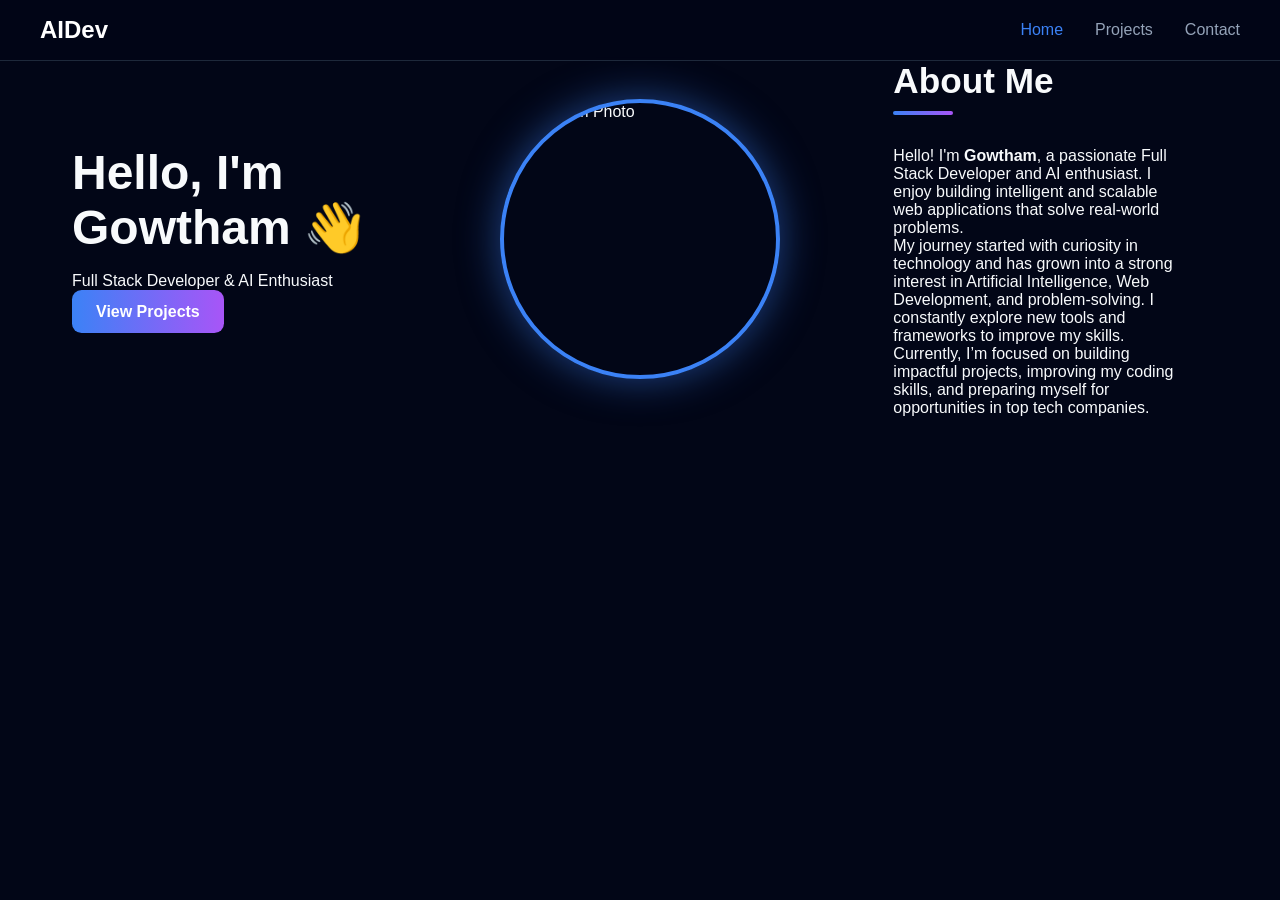
==== index.html @ 5304c887 "Initial commit" ====
<!DOCTYPE html>
<html lang="en">
<head>
    <meta charset="UTF-8">
    <meta name="viewport" content="width=device-width, initial-scale=1.0">
    <title>Home | AIDev</title>
    <link rel="stylesheet" href="style.css">
</head>
<body>

<header>
    <div class="container nav-container">
        <a href="index.html" class="logo">AIDev</a>
        <nav>
            <ul class="nav-links">
                <li><a href="index.html" class="active">Home</a></li>
                <li><a href="projects.html">Projects</a></li>
                <li><a href="contact.html">Contact</a></li>
            </ul>
        </nav>
    </div>
</header>

<section class="hero container">

    <!-- LEFT SIDE -->
    <div class="hero-content">
        <h1>Hello, I'm Gowtham 👋</h1>
        <p>Full Stack Developer & AI Enthusiast</p>
        <a href="projects.html" class="btn btn-primary">View Projects</a>
    </div>

    <!-- RIGHT SIDE (IMAGE) -->
    <div class="hero-image">
        <img src="https://lh3.googleusercontent.com/pw/[base64]w1024-h1536-s-no?authuser=0" alt="Gowtham Photo">
    </div>
    <section class="about container">

    <div class="about-content">
        <h2>About Me</h2>

        <p>
            Hello! I'm <strong>Gowtham</strong>, a passionate Full Stack Developer and AI enthusiast.
            I enjoy building intelligent and scalable web applications that solve real-world problems.
        </p>

        <p>
            My journey started with curiosity in technology and has grown into a strong interest in 
            Artificial Intelligence, Web Development, and problem-solving. I constantly explore new 
            tools and frameworks to improve my skills.
        </p>

        <p>
            Currently, I’m focused on building impactful projects, improving my coding skills, 
            and preparing myself for opportunities in top tech companies.
        </p>

    </div>

</section>

</body>
</html>
---- style.css ----
/* ===== ROOT VARIABLES ===== */
:root {
    --primary: #3b82f6;
    --secondary: #a855f7;
    --bg-dark: #020617;
    --card-bg: rgba(15, 23, 42, 0.6);
    --text-main: #f8fafc;
    --text-muted: #94a3b8;
    --border: #1e293b;
}

/* ===== GLOBAL ===== */
* {
    margin: 0;
    padding: 0;
    box-sizing: border-box;
}

body {
    font-family: 'Inter', sans-serif;
    background: var(--bg-dark);
    color: var(--text-main);
    overflow-x: hidden;
}
/* HERO IMAGE */
.hero {
    display: grid;
    grid-template-columns: repeat(auto-fit, minmax(300px, 1fr));
    align-items: center;
    gap: 3rem;
}

/* Image container */
.hero-image {
    display: flex;
    justify-content: center;
}

/* Image styling */
.hero-image img {
    width: 280px;
    height: 280px;
    object-fit: cover;
    border-radius: 50%;
    border: 4px solid var(--primary);
    box-shadow: 0 0 40px rgba(59, 130, 246, 0.5);
    transition: 0.4s;
}

/* Hover animation */
.hero-image img:hover {
    transform: scale(1.05);
}

/* Floating animation */
.hero-image img {
    animation: float 4s ease-in-out infinite;
}

@keyframes float {
    0%, 100% { transform: translateY(0); }
    50% { transform: translateY(-10px); }
}

/* Smooth scrolling */
html {
    scroll-behavior: smooth;
}

.container {
    max-width: 1200px;
    margin: auto;
    padding: 0 2rem;
}

section {
    padding: 100px 0;
}

/* ===== HEADER ===== */
header {
    position: sticky;
    top: 0;
    background: rgba(2, 6, 23, 0.8);
    backdrop-filter: blur(12px);
    border-bottom: 1px solid var(--border);
    z-index: 100;
}

.nav-container {
    display: flex;
    justify-content: space-between;
    align-items: center;
    padding: 1rem 0;
}

.logo {
    font-weight: bold;
    font-size: 1.5rem;
    color: white;
    text-decoration: none;
}

/* NAV */
.nav-links {
    display: flex;
    gap: 2rem;
    list-style: none;
}

.nav-links a {
    color: var(--text-muted);
    text-decoration: none;
    position: relative;
    transition: 0.3s;
}

/* underline animation */
.nav-links a::after {
    content: "";
    position: absolute;
    width: 0%;
    height: 2px;
    bottom: -5px;
    left: 0;
    background: var(--primary);
    transition: 0.3s;
}

.nav-links a:hover::after {
    width: 100%;
}

.nav-links a:hover {
    color: var(--primary);
}

/* Active page */
.nav-links a.active {
    color: var(--primary);
}

/* ===== HERO ===== */
.hero {
    display: grid;
    grid-template-columns: repeat(auto-fit, minmax(300px, 1fr));
    align-items: center;
    gap: 3rem;
}

/* Fade-in animation */
.hero h1, .hero p, .hero a {
    opacity: 0;
    transform: translateY(30px);
    animation: fadeUp 1s ease forwards;
}

.hero p {
    animation-delay: 0.3s;
}

.hero a {
    animation-delay: 0.6s;
}

@keyframes fadeUp {
    to {
        opacity: 1;
        transform: translateY(0);
    }
}

.hero h1 {
    font-size: 3rem;
    margin-bottom: 1rem;
}

/* ===== BUTTONS ===== */
.btn {
    display: inline-block;
    padding: 0.8rem 1.5rem;
    border-radius: 0.6rem;
    text-decoration: none;
    font-weight: 600;
    transition: 0.3s;
}

.btn-primary {
    background: linear-gradient(90deg, var(--primary), var(--secondary));
    color: white;
}

/* Button hover animation */
.btn:hover {
    transform: scale(1.05);
    box-shadow: 0 10px 25px rgba(59, 130, 246, 0.4);
}

/* ===== PROJECTS ===== */
.project-card {
    background: var(--card-bg);
    padding: 2rem;
    border-radius: 1rem;
    margin-bottom: 2rem;
    border: 1px solid var(--border);
    transition: 0.4s;
}

/* Card hover animation */
.project-card:hover {
    transform: translateY(-10px) scale(1.02);
    border-color: var(--primary);
    box-shadow: 0 20px 40px -15px rgba(59, 130, 246, 0.4);
}

.project-card h3 {
    margin-bottom: 0.5rem;
}

/* ===== CONTACT FORM ===== */
input, textarea {
    /* MAKE ICONS BOLD */
.icon i {
    font-size: 2rem;   /* bigger */
    font-weight: 900;  /* thicker */
}
.icon {
    font-size: 2rem;
    color: white;
    width: 60px;
    height: 60px;
    display: flex;
    align-items: center;
    justify-content: center;
    border-radius: 50%;
    background: rgba(255,255,255,0.08);
    border: 2px solid rgba(255,255,255,0.2);
    transition: 0.3s;
}
    width: 100%;
    padding: 0.8rem;
    border-radius: 0.5rem;
    border: 1px solid var(--border);
    background: #020617;
    color: white;
    margin-bottom: 1rem;
    transition: 0.3s;
}

/* Input focus glow */
input:focus, textarea:focus {
    outline: none;
    border-color: var(--primary);
    box-shadow: 0 0 10px var(--primary);
}

textarea {
    min-height: 120px;
    resize: none;
}

/* ===== HEADINGS ===== */
h2 {
    font-size: 2.2rem;
    margin-bottom: 2rem;
    position: relative;
}

/* Gradient text animation */
h2::after {
    content: "";
    display: block;
    width: 60px;
    height: 4px;
    background: linear-gradient(90deg, var(--primary), var(--secondary));
    margin-top: 10px;
    border-radius: 2px;
}

/* ===== RESPONSIVE ===== */
@media (max-width: 768px) {
    .hero {
        text-align: center;
    }

    .nav-links {
        gap: 1rem;
    }
}
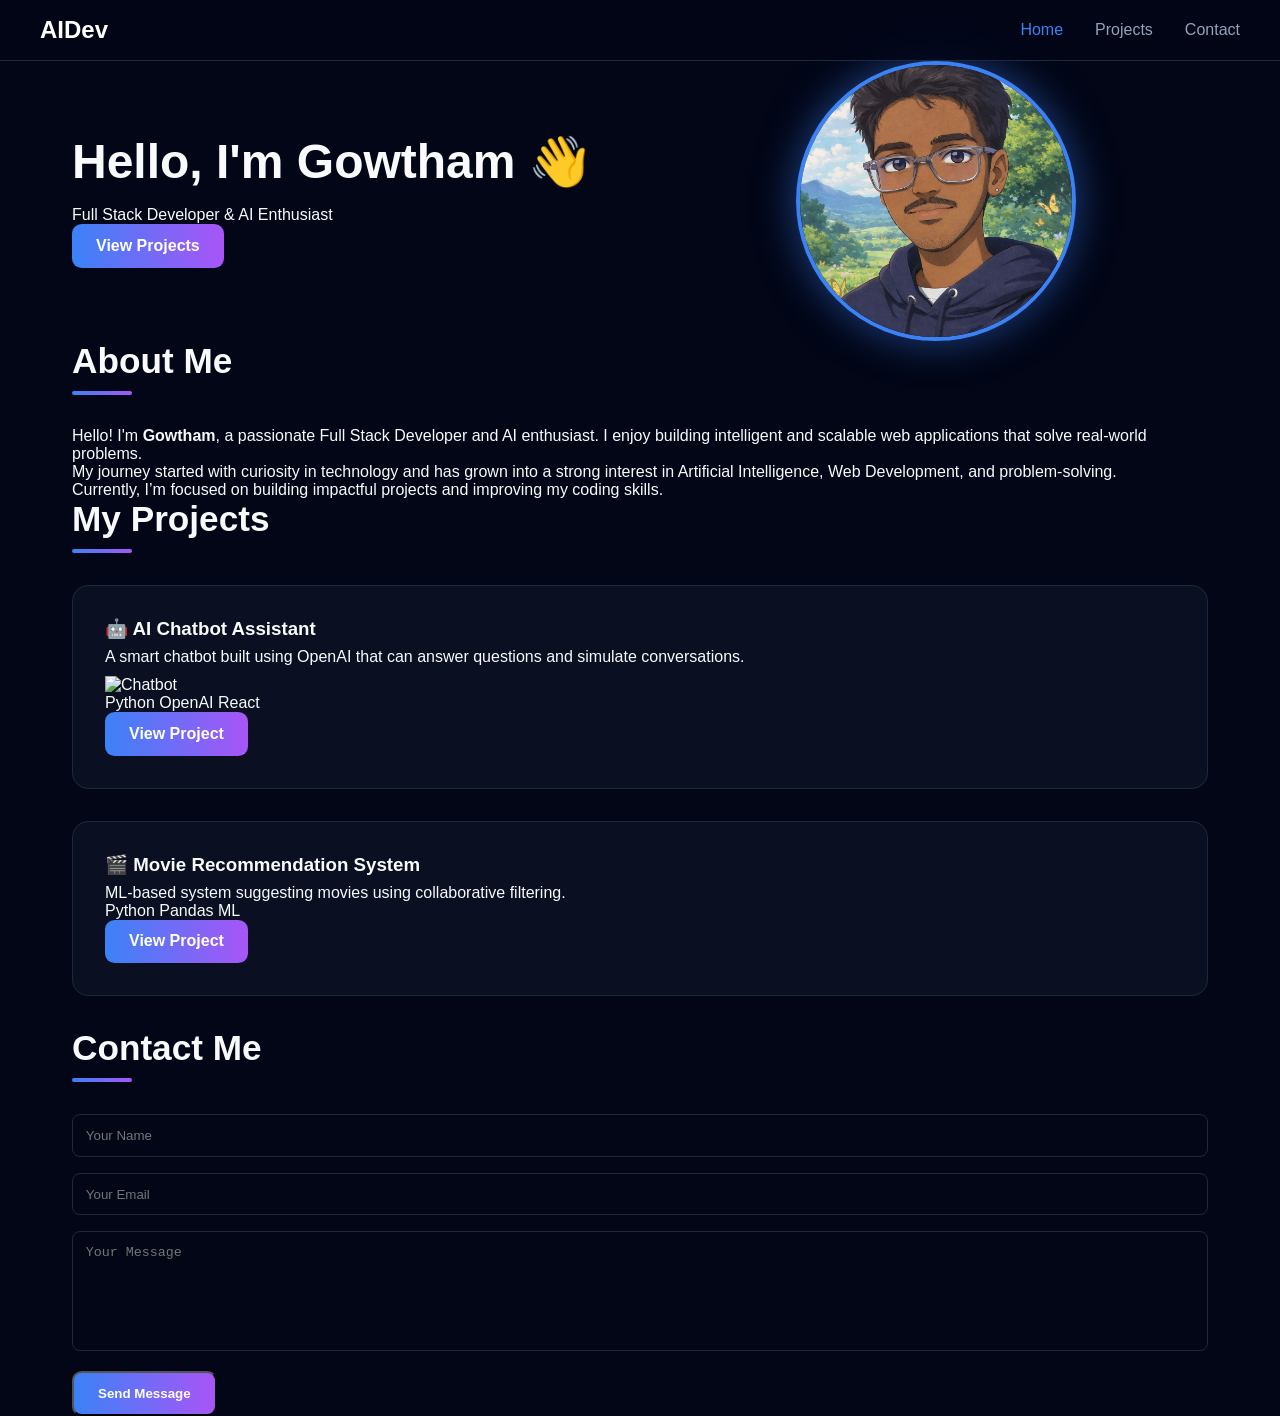
==== commit 714cf1fe: "fixed sysArch" ====
--- a/index.html
+++ b/index.html
@@ -3,39 +3,46 @@
 <head>
     <meta charset="UTF-8">
     <meta name="viewport" content="width=device-width, initial-scale=1.0">
-    <title>Home | AIDev</title>
+    <title>AIDev | Portfolio</title>
+
+    <link rel="stylesheet" href="style.css">
+
+    <!-- Font Awesome -->
     <link rel="stylesheet" href="style.css">
 </head>
 <body>
 
+<!-- ================= NAVBAR ================= -->
 <header>
     <div class="container nav-container">
-        <a href="index.html" class="logo">AIDev</a>
+        <a href="#" class="logo">AIDev</a>
         <nav>
             <ul class="nav-links">
-                <li><a href="index.html" class="active">Home</a></li>
-                <li><a href="projects.html">Projects</a></li>
-                <li><a href="contact.html">Contact</a></li>
+                <li><a href="#home" class="active">Home</a></li>
+                <li><a href="#projects">Projects</a></li>
+                <li><a href="#contact">Contact</a></li>
             </ul>
         </nav>
     </div>
 </header>
 
-<section class="hero container">
+<!-- ================= HERO ================= -->
+<section id="home" class="hero container">
 
-    <!-- LEFT SIDE -->
     <div class="hero-content">
         <h1>Hello, I'm Gowtham 👋</h1>
         <p>Full Stack Developer & AI Enthusiast</p>
-        <a href="projects.html" class="btn btn-primary">View Projects</a>
+        <a href="#projects" class="btn btn-primary">View Projects</a>
     </div>
 
-    <!-- RIGHT SIDE (IMAGE) -->
     <div class="hero-image">
-        <img src="https://lh3.googleusercontent.com/pw/[base64]w1024-h1536-s-no?authuser=0" alt="Gowtham Photo">
+        <img src="images/gowtham.png"
     </div>
-    <section class="about container">
 
+</section>
+
+<!-- ================= ABOUT ================= -->
+<section class="about container">
     <div class="about-content">
         <h2>About Me</h2>
 
@@ -46,18 +53,83 @@
 
         <p>
             My journey started with curiosity in technology and has grown into a strong interest in 
-            Artificial Intelligence, Web Development, and problem-solving. I constantly explore new 
-            tools and frameworks to improve my skills.
+            Artificial Intelligence, Web Development, and problem-solving.
         </p>
 
         <p>
-            Currently, I’m focused on building impactful projects, improving my coding skills, 
-            and preparing myself for opportunities in top tech companies.
+            Currently, I’m focused on building impactful projects and improving my coding skills.
         </p>
+    </div>
+</section>
+
+<!-- ================= PROJECTS ================= -->
+<section id="projects" class="projects container">
+
+    <h2>My Projects</h2>
+
+    <div class="project-grid">
+
+        <!-- PROJECT 1 -->
+        <div class="project-card">
+            <h3>🤖 AI Chatbot Assistant</h3>
+            <p>
+                A smart chatbot built using OpenAI that can answer questions and simulate conversations.
+            </p>
+
+            <img src="https://kriyatec.com/wp-content/uploads/2020/05/chatbot2.jpeg" alt="Chatbot" style="width:100%; margin-top:10px;">
+
+            <div class="project-tech">
+                <span>Python</span>
+                <span>OpenAI</span>
+                <span>React</span>
+            </div>
+
+            <a href="#" class="btn btn-primary">View Project</a>
+        </div>
+
+        <!-- PROJECT 2 -->
+        <div class="project-card">
+            <h3>🎬 Movie Recommendation System</h3>
+            <p>
+                ML-based system suggesting movies using collaborative filtering.
+            </p>
+
+            <div class="project-tech">
+                <span>Python</span>
+                <span>Pandas</span>
+                <span>ML</span>
+            </div>
+
+            <a href="#" class="btn btn-primary">View Project</a>
+        </div>
 
     </div>
 
 </section>
 
+<!-- ================= CONTACT ================= -->
+<section id="contact" class="container contact">
+
+    <div class="social-icons-top">
+        <a href="https://www.instagram.com/nameisgowthamadithya__7/" target="_blank">
+            <i class="fab fa-instagram"></i>
+        </a>
+
+        <a href="https://github.com/gowtham2007123456" target="_blank">
+            <i class="fab fa-github"></i>
+        </a>
+    </div>
+
+    <h2>Contact Me</h2>
+
+    <form>
+        <input type="text" placeholder="Your Name" required>
+        <input type="email" placeholder="Your Email" required>
+        <textarea placeholder="Your Message"></textarea>
+        <button class="btn btn-primary">Send Message</button>
+    </form>
+
+</section>
+
 </body>
 </html>
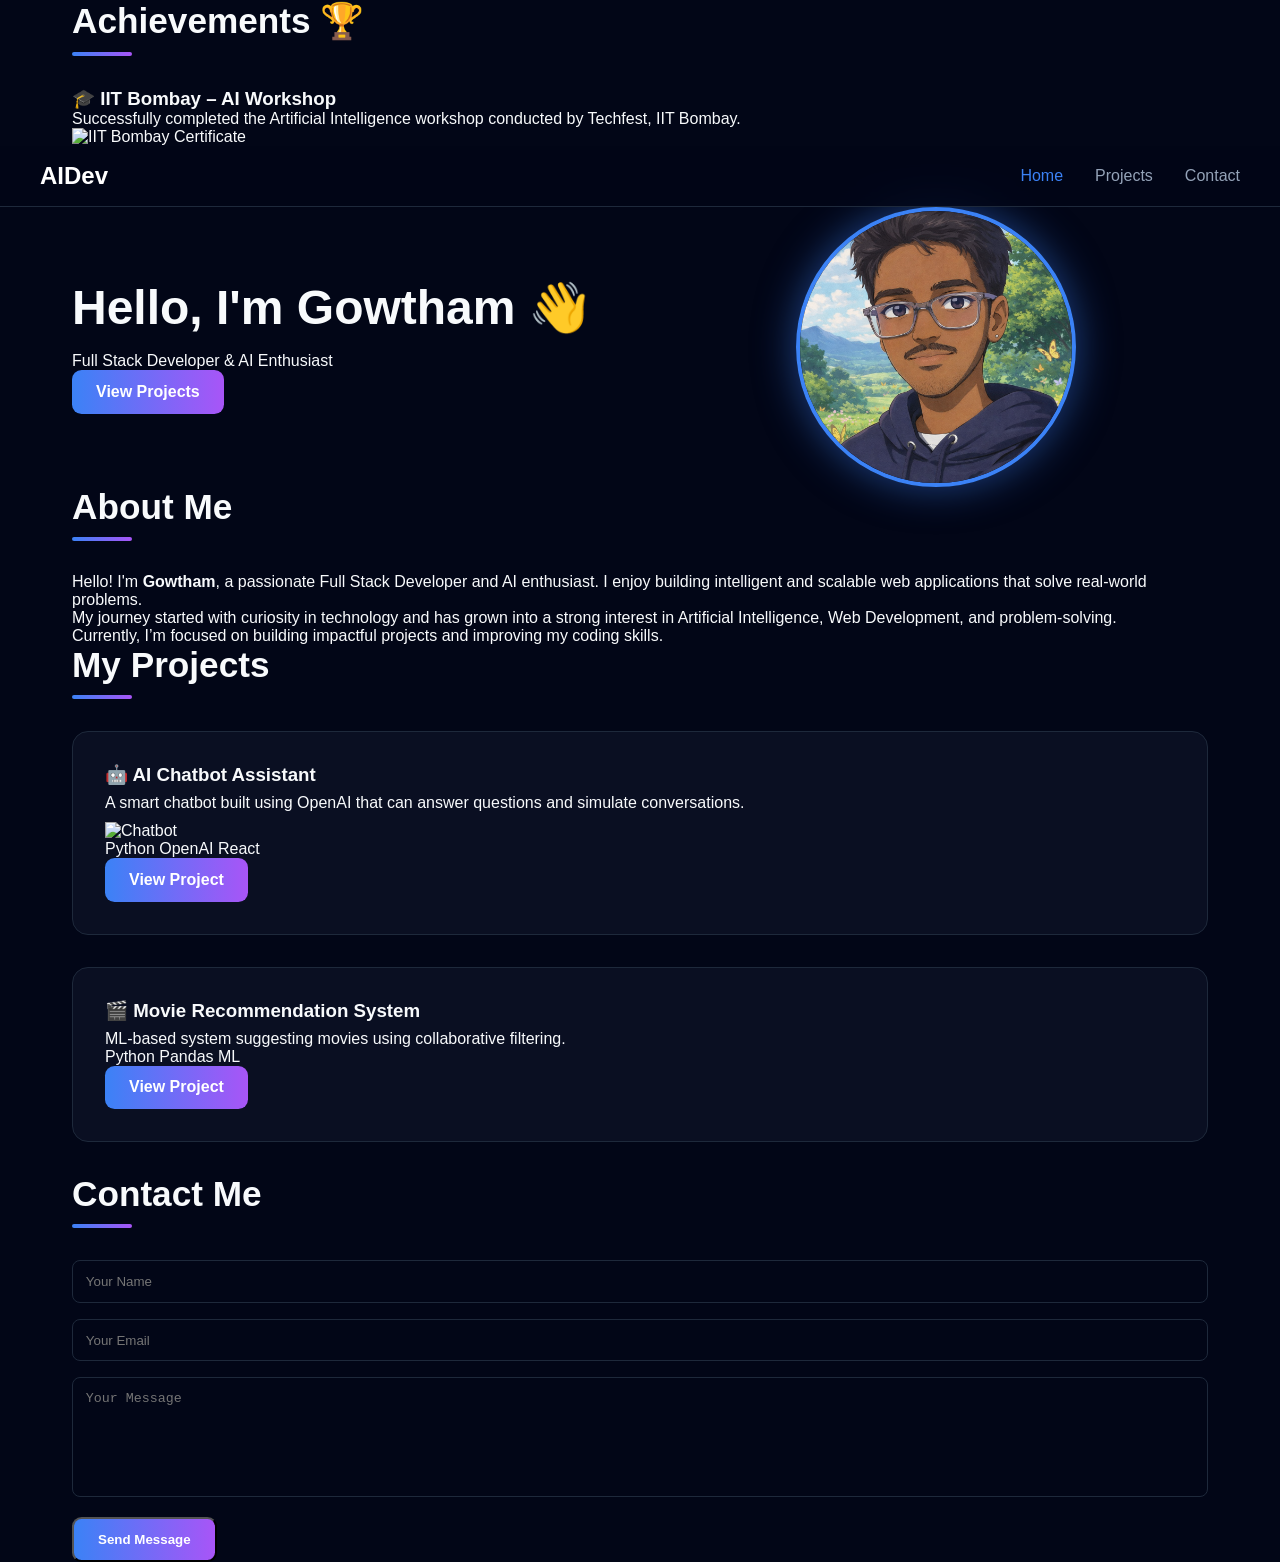
==== commit 1960044e: "Add achievements section to index.html Added achievements section with IIT Bombay workshop details." ====
--- a/index.html
+++ b/index.html
@@ -11,6 +11,23 @@
     <link rel="stylesheet" href="style.css">
 </head>
 <body>
+    <!-- ================= ACHIEVEMENTS ================= -->
+<section class="achievements container">
+
+    <h2>Achievements 🏆</h2>
+
+    <div class="achievement-card">
+
+        <h3>🎓 IIT Bombay – AI Workshop</h3>
+        <p>
+            Successfully completed the Artificial Intelligence workshop conducted by Techfest, IIT Bombay.
+        </p>
+
+        <img src="images/iitb-certificate.png" alt="IIT Bombay Certificate" class="certificate-img">
+
+    </div>
+
+</section>
 
 <!-- ================= NAVBAR ================= -->
 <header>
@@ -132,4 +149,4 @@
 </section>
 
 </body>
-</html>+</html>
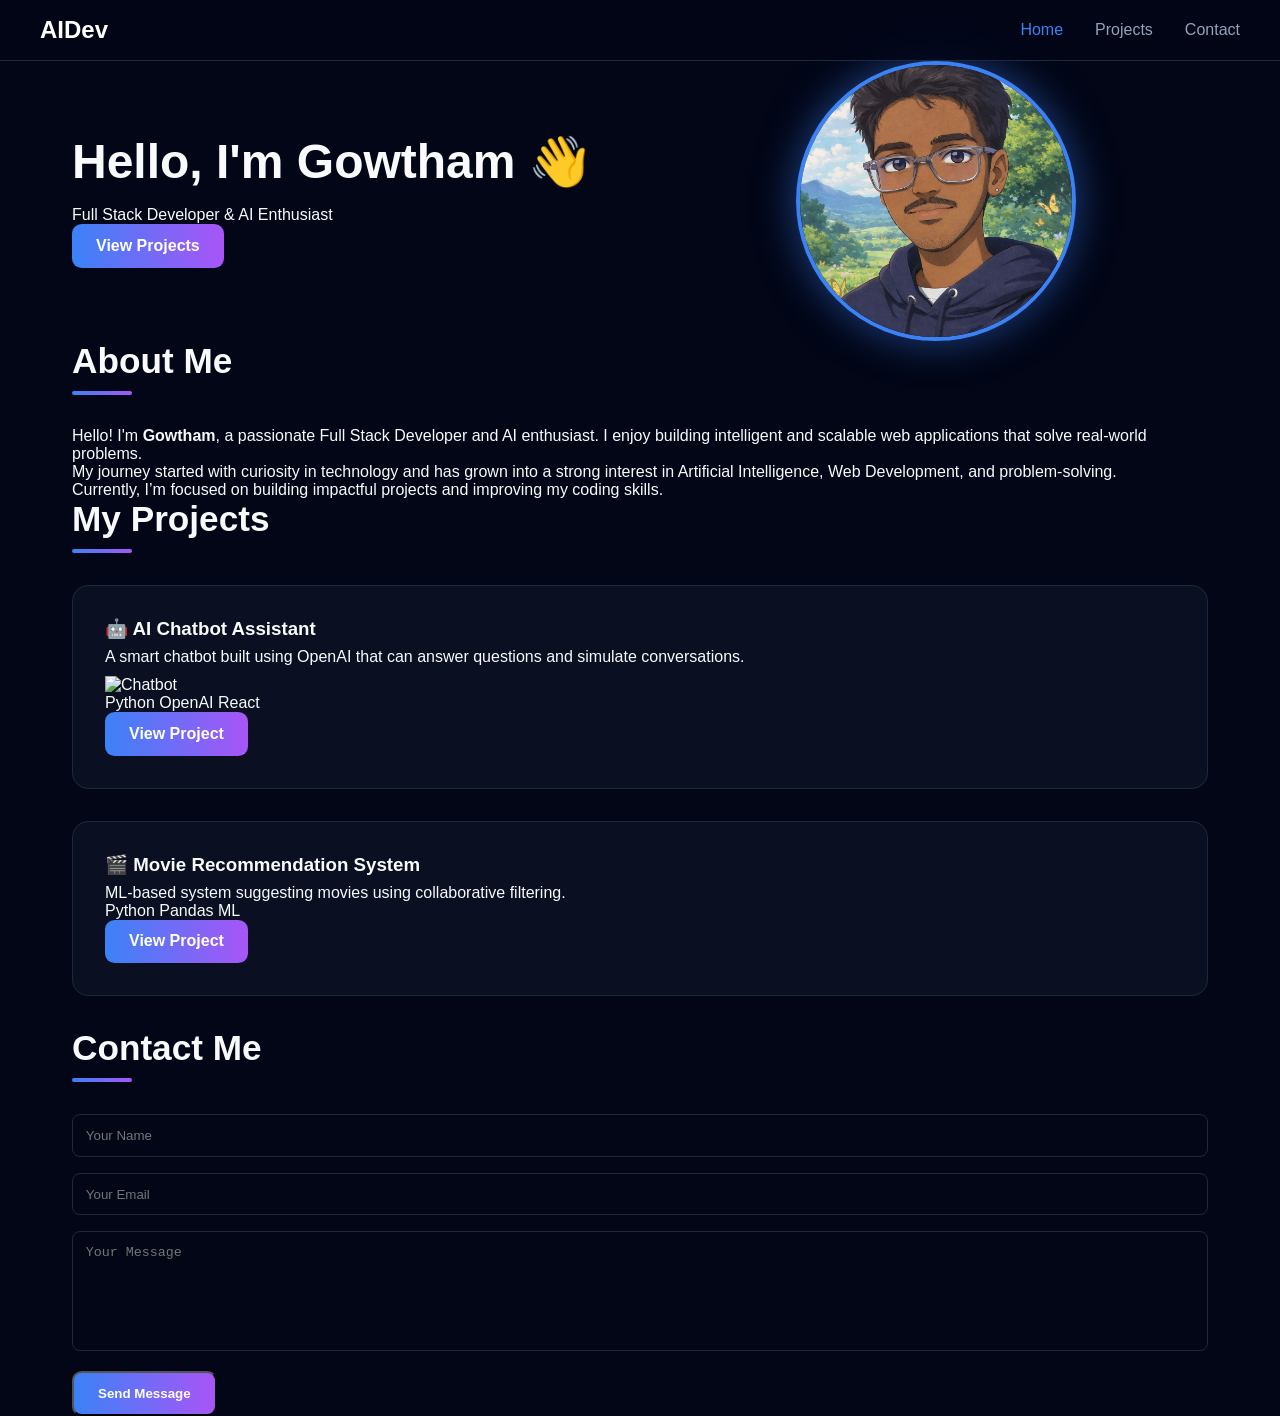
==== commit 333c5d9b: "committed changes Removed achievements section from the index.html file." ====
--- a/index.html
+++ b/index.html
@@ -11,23 +11,7 @@
     <link rel="stylesheet" href="style.css">
 </head>
 <body>
-    <!-- ================= ACHIEVEMENTS ================= -->
-<section class="achievements container">
-
-    <h2>Achievements 🏆</h2>
-
-    <div class="achievement-card">
-
-        <h3>🎓 IIT Bombay – AI Workshop</h3>
-        <p>
-            Successfully completed the Artificial Intelligence workshop conducted by Techfest, IIT Bombay.
-        </p>
-
-        <img src="images/iitb-certificate.png" alt="IIT Bombay Certificate" class="certificate-img">
-
-    </div>
-
-</section>
+    
 
 <!-- ================= NAVBAR ================= -->
 <header>
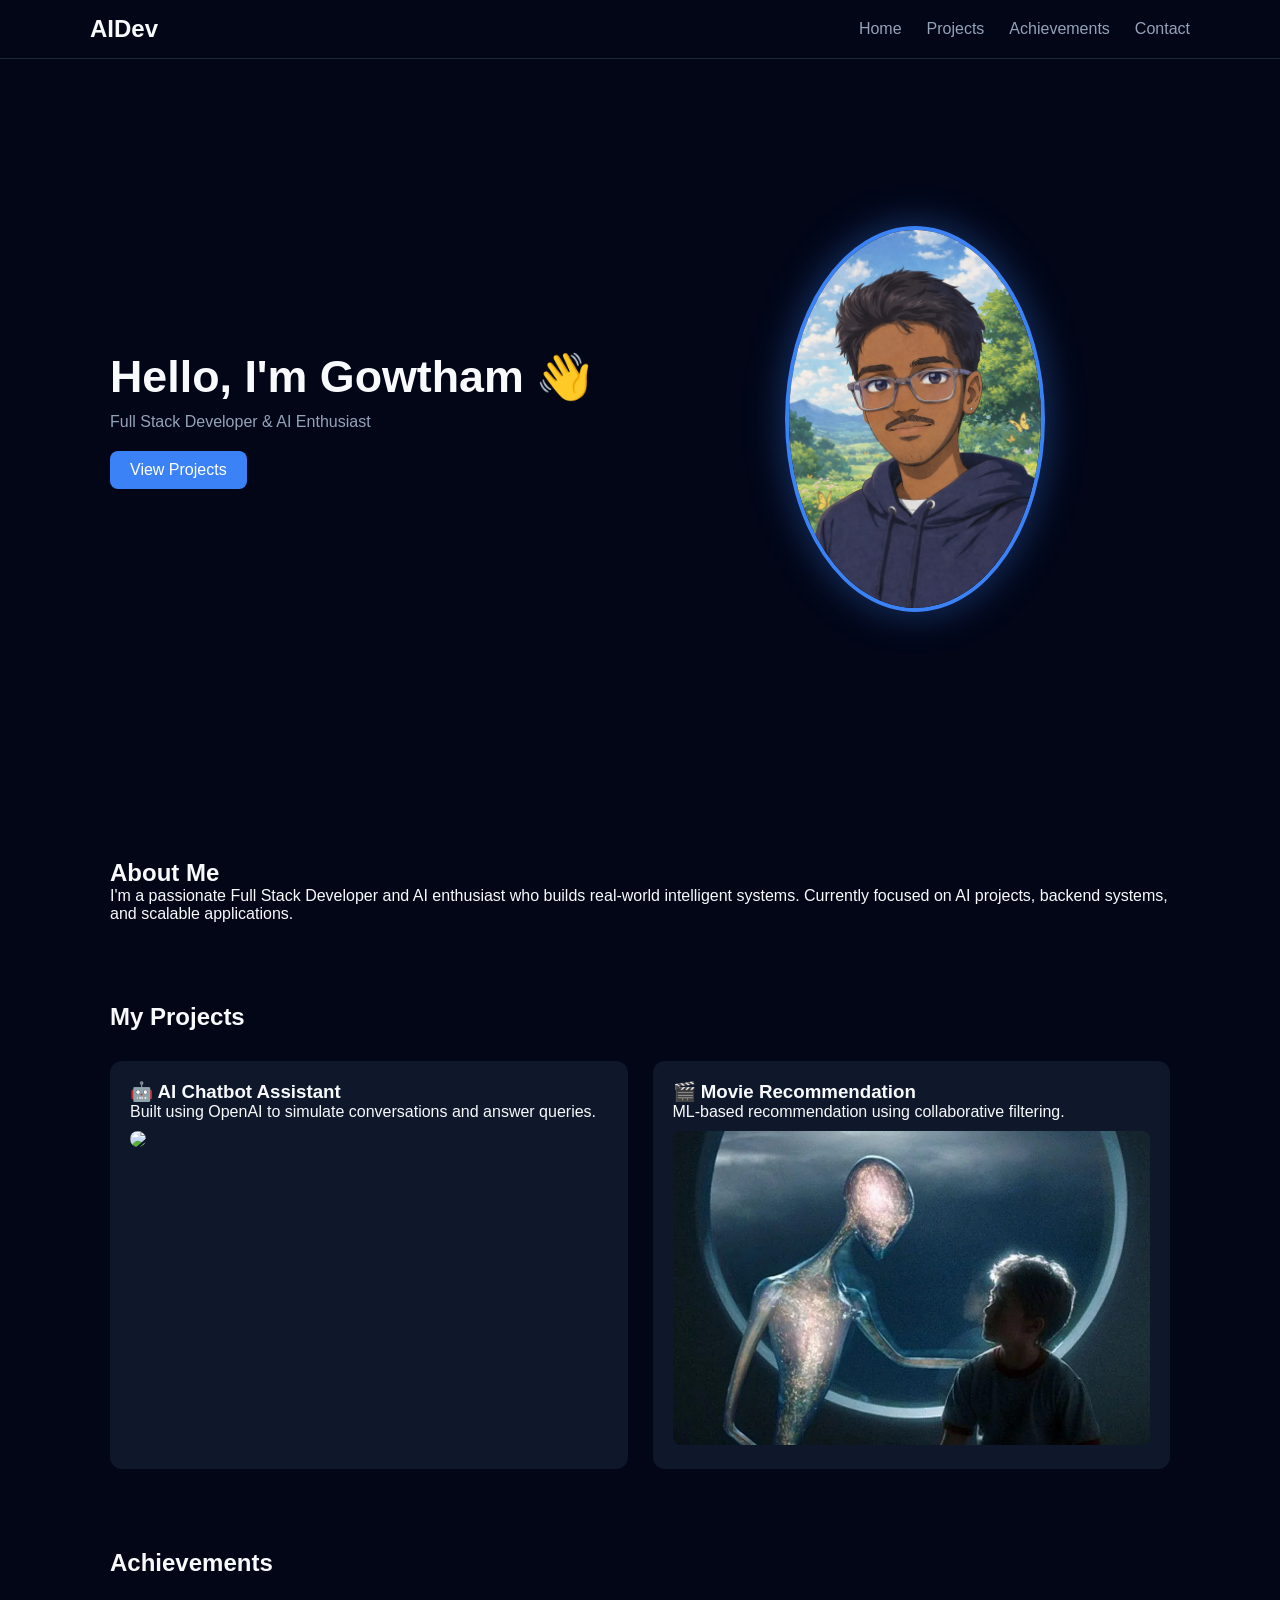
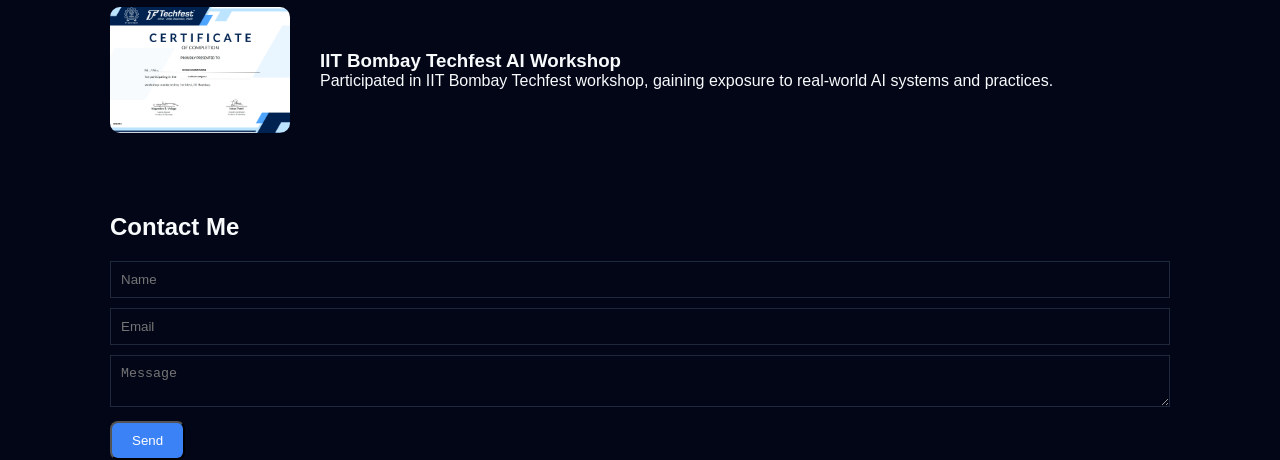
==== commit 0580e19f: "fixed techfest" ====
--- a/index.html
+++ b/index.html
@@ -1,136 +1,102 @@
 <!DOCTYPE html>
 <html lang="en">
 <head>
-    <meta charset="UTF-8">
-    <meta name="viewport" content="width=device-width, initial-scale=1.0">
-    <title>AIDev | Portfolio</title>
+<meta charset="UTF-8">
+<meta name="viewport" content="width=device-width, initial-scale=1.0">
+<title>AIDev | Portfolio</title>
+<link rel="stylesheet" href="style.css">
+</head>
 
-    <link rel="stylesheet" href="style.css">
+<body>
 
-    <!-- Font Awesome -->
-    <link rel="stylesheet" href="style.css">
-</head>
-<body>
-    
+<!-- NAVBAR -->
+<header>
+  <div class="container nav">
+    <h2 class="logo">AIDev</h2>
 
-<!-- ================= NAVBAR ================= -->
-<header>
-    <div class="container nav-container">
-        <a href="#" class="logo">AIDev</a>
-        <nav>
-            <ul class="nav-links">
-                <li><a href="#home" class="active">Home</a></li>
-                <li><a href="#projects">Projects</a></li>
-                <li><a href="#contact">Contact</a></li>
-            </ul>
-        </nav>
-    </div>
+    <ul class="nav-links">
+      <li><a href="#home">Home</a></li>
+      <li><a href="#projects">Projects</a></li>
+      <li><a href="#achievements">Achievements</a></li>
+      <li><a href="#contact">Contact</a></li>
+    </ul>
+  </div>
 </header>
 
-<!-- ================= HERO ================= -->
-<section id="home" class="hero container">
+<!-- HERO -->
+<section id="home" class="container hero">
 
-    <div class="hero-content">
-        <h1>Hello, I'm Gowtham 👋</h1>
-        <p>Full Stack Developer & AI Enthusiast</p>
-        <a href="#projects" class="btn btn-primary">View Projects</a>
-    </div>
+  <div class="hero-text">
+    <h1>Hello, I'm Gowtham 👋</h1>
+    <p>Full Stack Developer & AI Enthusiast</p>
+    <a href="#projects" class="btn">View Projects</a>
+  </div>
 
-    <div class="hero-image">
-        <img src="images/gowtham.png"
-    </div>
+  <div class="hero-img">
+    <img src="images/gowtham.png" alt="profile">
+  </div>
 
 </section>
 
-<!-- ================= ABOUT ================= -->
-<section class="about container">
-    <div class="about-content">
-        <h2>About Me</h2>
-
-        <p>
-            Hello! I'm <strong>Gowtham</strong>, a passionate Full Stack Developer and AI enthusiast.
-            I enjoy building intelligent and scalable web applications that solve real-world problems.
-        </p>
-
-        <p>
-            My journey started with curiosity in technology and has grown into a strong interest in 
-            Artificial Intelligence, Web Development, and problem-solving.
-        </p>
-
-        <p>
-            Currently, I’m focused on building impactful projects and improving my coding skills.
-        </p>
-    </div>
+<!-- ABOUT -->
+<section class="container section">
+  <h2>About Me</h2>
+  <p class="about-text">
+    I'm a passionate Full Stack Developer and AI enthusiast who builds real-world intelligent systems.
+    Currently focused on AI projects, backend systems, and scalable applications.
+  </p>
 </section>
 
-<!-- ================= PROJECTS ================= -->
-<section id="projects" class="projects container">
+<!-- PROJECTS -->
+<section id="projects" class="container section">
+  <h2>My Projects</h2>
 
-    <h2>My Projects</h2>
+  <div class="grid">
 
-    <div class="project-grid">
+    <div class="card">
+      <h3>🤖 AI Chatbot Assistant</h3>
+      <p>Built using OpenAI to simulate conversations and answer queries.</p>
+      <img src="https://kriyatec.com/wp-content/uploads/2020/05/chatbot2.jpeg">
+    </div>
 
-        <!-- PROJECT 1 -->
-        <div class="project-card">
-            <h3>🤖 AI Chatbot Assistant</h3>
-            <p>
-                A smart chatbot built using OpenAI that can answer questions and simulate conversations.
-            </p>
+    <div class="card">
+  <h3>🎬 Movie Recommendation</h3>
+  <p>ML-based recommendation using collaborative filtering.</p>
 
-            <img src="https://kriyatec.com/wp-content/uploads/2020/05/chatbot2.jpeg" alt="Chatbot" style="width:100%; margin-top:10px;">
+  <img src="images/movie.png" alt="Movie Project">
+    </div>
+  </div>
+</section>
 
-            <div class="project-tech">
-                <span>Python</span>
-                <span>OpenAI</span>
-                <span>React</span>
-            </div>
+<!-- ACHIEVEMENTS -->
+<section id="achievements" class="container section">
+  <h2>Achievements</h2>
 
-            <a href="#" class="btn btn-primary">View Project</a>
-        </div>
+  <div class="achievement">
+    <img src="images/techfest.png">
 
-        <!-- PROJECT 2 -->
-        <div class="project-card">
-            <h3>🎬 Movie Recommendation System</h3>
-            <p>
-                ML-based system suggesting movies using collaborative filtering.
-            </p>
-
-            <div class="project-tech">
-                <span>Python</span>
-                <span>Pandas</span>
-                <span>ML</span>
-            </div>
-
-            <a href="#" class="btn btn-primary">View Project</a>
-        </div>
-
+    <div>
+      <h3>IIT Bombay Techfest AI Workshop</h3>
+      <p>
+        Participated in IIT Bombay Techfest workshop, gaining exposure to real-world AI systems and practices.
+      </p>
     </div>
+  </div>
 
 </section>
 
-<!-- ================= CONTACT ================= -->
-<section id="contact" class="container contact">
+<!-- CONTACT -->
+<section id="contact" class="container section">
+  <h2>Contact Me</h2>
 
-    <div class="social-icons-top">
-        <a href="https://www.instagram.com/nameisgowthamadithya__7/" target="_blank">
-            <i class="fab fa-instagram"></i>
-        </a>
-
-        <a href="https://github.com/gowtham2007123456" target="_blank">
-            <i class="fab fa-github"></i>
-        </a>
-    </div>
-
-    <h2>Contact Me</h2>
-
-    <form>
-        <input type="text" placeholder="Your Name" required>
-        <input type="email" placeholder="Your Email" required>
-        <textarea placeholder="Your Message"></textarea>
-        <button class="btn btn-primary">Send Message</button>
-    </form>
+  <form class="form">
+    <input type="text" placeholder="Name">
+    <input type="email" placeholder="Email">
+    <textarea placeholder="Message"></textarea>
+    <button class="btn">Send</button>
+  </form>
 
 </section>
 
 </body>
-</html>
+</html>
--- a/style.css
+++ b/style.css
@@ -1,289 +1,150 @@
-/* ===== ROOT VARIABLES ===== */
 :root {
-    --primary: #3b82f6;
-    --secondary: #a855f7;
-    --bg-dark: #020617;
-    --card-bg: rgba(15, 23, 42, 0.6);
-    --text-main: #f8fafc;
-    --text-muted: #94a3b8;
-    --border: #1e293b;
+  --primary: #3b82f6;
+  --bg: #020617;
+  --card: #0f172a;
+  --text: #f8fafc;
+  --muted: #94a3b8;
 }
 
-/* ===== GLOBAL ===== */
 * {
-    margin: 0;
-    padding: 0;
-    box-sizing: border-box;
+  margin: 0;
+  padding: 0;
+  box-sizing: border-box;
 }
 
 body {
-    font-family: 'Inter', sans-serif;
-    background: var(--bg-dark);
-    color: var(--text-main);
-    overflow-x: hidden;
-}
-/* HERO IMAGE */
-.hero {
-    display: grid;
-    grid-template-columns: repeat(auto-fit, minmax(300px, 1fr));
-    align-items: center;
-    gap: 3rem;
+  background: var(--bg);
+  color: var(--text);
+  font-family: sans-serif;
 }
 
-/* Image container */
-.hero-image {
-    display: flex;
-    justify-content: center;
+/* CONTAINER */
+.container {
+  max-width: 1100px;
+  margin: auto;
+  padding: 0 20px;
 }
 
-/* Image styling */
-.hero-image img {
-    width: 280px;
-    height: 280px;
-    object-fit: cover;
-    border-radius: 50%;
-    border: 4px solid var(--primary);
-    box-shadow: 0 0 40px rgba(59, 130, 246, 0.5);
-    transition: 0.4s;
+/* SECTIONS */
+.section {
+  margin-top: 80px;
 }
 
-/* Hover animation */
-.hero-image img:hover {
-    transform: scale(1.05);
+/* NAVBAR */
+header {
+  position: sticky;
+  top: 0;
+  background: #020617;
+  border-bottom: 1px solid #1e293b;
 }
 
-/* Floating animation */
-.hero-image img {
-    animation: float 4s ease-in-out infinite;
+.nav {
+  display: flex;
+  justify-content: space-between;
+  align-items: center;
+  padding: 15px 0;
 }
 
-@keyframes float {
-    0%, 100% { transform: translateY(0); }
-    50% { transform: translateY(-10px); }
-}
-
-/* Smooth scrolling */
-html {
-    scroll-behavior: smooth;
-}
-
-.container {
-    max-width: 1200px;
-    margin: auto;
-    padding: 0 2rem;
-}
-
-section {
-    padding: 100px 0;
-}
-
-/* ===== HEADER ===== */
-header {
-    position: sticky;
-    top: 0;
-    background: rgba(2, 6, 23, 0.8);
-    backdrop-filter: blur(12px);
-    border-bottom: 1px solid var(--border);
-    z-index: 100;
-}
-
-.nav-container {
-    display: flex;
-    justify-content: space-between;
-    align-items: center;
-    padding: 1rem 0;
-}
-
-.logo {
-    font-weight: bold;
-    font-size: 1.5rem;
-    color: white;
-    text-decoration: none;
-}
-
-/* NAV */
 .nav-links {
-    display: flex;
-    gap: 2rem;
-    list-style: none;
+  display: flex;
+  gap: 25px;
+  list-style: none;
 }
 
 .nav-links a {
-    color: var(--text-muted);
-    text-decoration: none;
-    position: relative;
-    transition: 0.3s;
-}
-
-/* underline animation */
-.nav-links a::after {
-    content: "";
-    position: absolute;
-    width: 0%;
-    height: 2px;
-    bottom: -5px;
-    left: 0;
-    background: var(--primary);
-    transition: 0.3s;
-}
-
-.nav-links a:hover::after {
-    width: 100%;
+  color: var(--muted);
+  text-decoration: none;
 }
 
 .nav-links a:hover {
-    color: var(--primary);
+  color: var(--primary);
 }
 
-/* Active page */
-.nav-links a.active {
-    color: var(--primary);
+/* HERO */
+.hero {
+  display: grid;
+  grid-template-columns: 1fr 1fr;
+  align-items: center;
+  min-height: 80vh;
+  gap: 40px;
 }
 
-/* ===== HERO ===== */
-.hero {
-    display: grid;
-    grid-template-columns: repeat(auto-fit, minmax(300px, 1fr));
-    align-items: center;
-    gap: 3rem;
+.hero-text h1 {
+  font-size: 2.8rem;
+  margin-bottom: 10px;
 }
 
-/* Fade-in animation */
-.hero h1, .hero p, .hero a {
-    opacity: 0;
-    transform: translateY(30px);
-    animation: fadeUp 1s ease forwards;
+.hero-text p {
+  color: var(--muted);
+  margin-bottom: 20px;
 }
 
-.hero p {
-    animation-delay: 0.3s;
+.hero-img {
+  display: flex;
+  justify-content: center;
 }
 
-.hero a {
-    animation-delay: 0.6s;
+.hero-img img {
+  width: 260px;
+  border-radius: 50%;
+  border: 4px solid var(--primary);
+  box-shadow: 0 0 40px rgba(59,130,246,0.4);
 }
 
-@keyframes fadeUp {
-    to {
-        opacity: 1;
-        transform: translateY(0);
-    }
+/* BUTTON */
+.btn {
+  background: var(--primary);
+  padding: 10px 20px;
+  border-radius: 8px;
+  text-decoration: none;
+  color: white;
+  display: inline-block;
 }
 
-.hero h1 {
-    font-size: 3rem;
-    margin-bottom: 1rem;
+/* GRID */
+.grid {
+  display: grid;
+  grid-template-columns: repeat(auto-fit, minmax(250px,1fr));
+  gap: 25px;
+  margin-top: 30px;
 }
 
-/* ===== BUTTONS ===== */
-.btn {
-    display: inline-block;
-    padding: 0.8rem 1.5rem;
-    border-radius: 0.6rem;
-    text-decoration: none;
-    font-weight: 600;
-    transition: 0.3s;
+/* CARD */
+.card {
+  background: var(--card);
+  padding: 20px;
+  border-radius: 12px;
 }
 
-.btn-primary {
-    background: linear-gradient(90deg, var(--primary), var(--secondary));
-    color: white;
+.card img {
+  width: 100%;
+  margin-top: 10px;
+  border-radius: 8px;
 }
 
-/* Button hover animation */
-.btn:hover {
-    transform: scale(1.05);
-    box-shadow: 0 10px 25px rgba(59, 130, 246, 0.4);
+/* ACHIEVEMENT */
+.achievement {
+  display: flex;
+  gap: 30px;
+  margin-top: 30px;
+  align-items: center;
 }
 
-/* ===== PROJECTS ===== */
-.project-card {
-    background: var(--card-bg);
-    padding: 2rem;
-    border-radius: 1rem;
-    margin-bottom: 2rem;
-    border: 1px solid var(--border);
-    transition: 0.4s;
+.achievement img {
+  width: 180px;
+  border-radius: 10px;
 }
 
-/* Card hover animation */
-.project-card:hover {
-    transform: translateY(-10px) scale(1.02);
-    border-color: var(--primary);
-    box-shadow: 0 20px 40px -15px rgba(59, 130, 246, 0.4);
+/* FORM */
+.form {
+  margin-top: 20px;
 }
 
-.project-card h3 {
-    margin-bottom: 0.5rem;
-}
-
-/* ===== CONTACT FORM ===== */
 input, textarea {
-    /* MAKE ICONS BOLD */
-.icon i {
-    font-size: 2rem;   /* bigger */
-    font-weight: 900;  /* thicker */
-}
-.icon {
-    font-size: 2rem;
-    color: white;
-    width: 60px;
-    height: 60px;
-    display: flex;
-    align-items: center;
-    justify-content: center;
-    border-radius: 50%;
-    background: rgba(255,255,255,0.08);
-    border: 2px solid rgba(255,255,255,0.2);
-    transition: 0.3s;
-}
-    width: 100%;
-    padding: 0.8rem;
-    border-radius: 0.5rem;
-    border: 1px solid var(--border);
-    background: #020617;
-    color: white;
-    margin-bottom: 1rem;
-    transition: 0.3s;
-}
-
-/* Input focus glow */
-input:focus, textarea:focus {
-    outline: none;
-    border-color: var(--primary);
-    box-shadow: 0 0 10px var(--primary);
-}
-
-textarea {
-    min-height: 120px;
-    resize: none;
-}
-
-/* ===== HEADINGS ===== */
-h2 {
-    font-size: 2.2rem;
-    margin-bottom: 2rem;
-    position: relative;
-}
-
-/* Gradient text animation */
-h2::after {
-    content: "";
-    display: block;
-    width: 60px;
-    height: 4px;
-    background: linear-gradient(90deg, var(--primary), var(--secondary));
-    margin-top: 10px;
-    border-radius: 2px;
-}
-
-/* ===== RESPONSIVE ===== */
-@media (max-width: 768px) {
-    .hero {
-        text-align: center;
-    }
-
-    .nav-links {
-        gap: 1rem;
-    }
+  width: 100%;
+  padding: 10px;
+  margin-bottom: 10px;
+  background: #020617;
+  border: 1px solid #1e293b;
+  color: white;
 }
